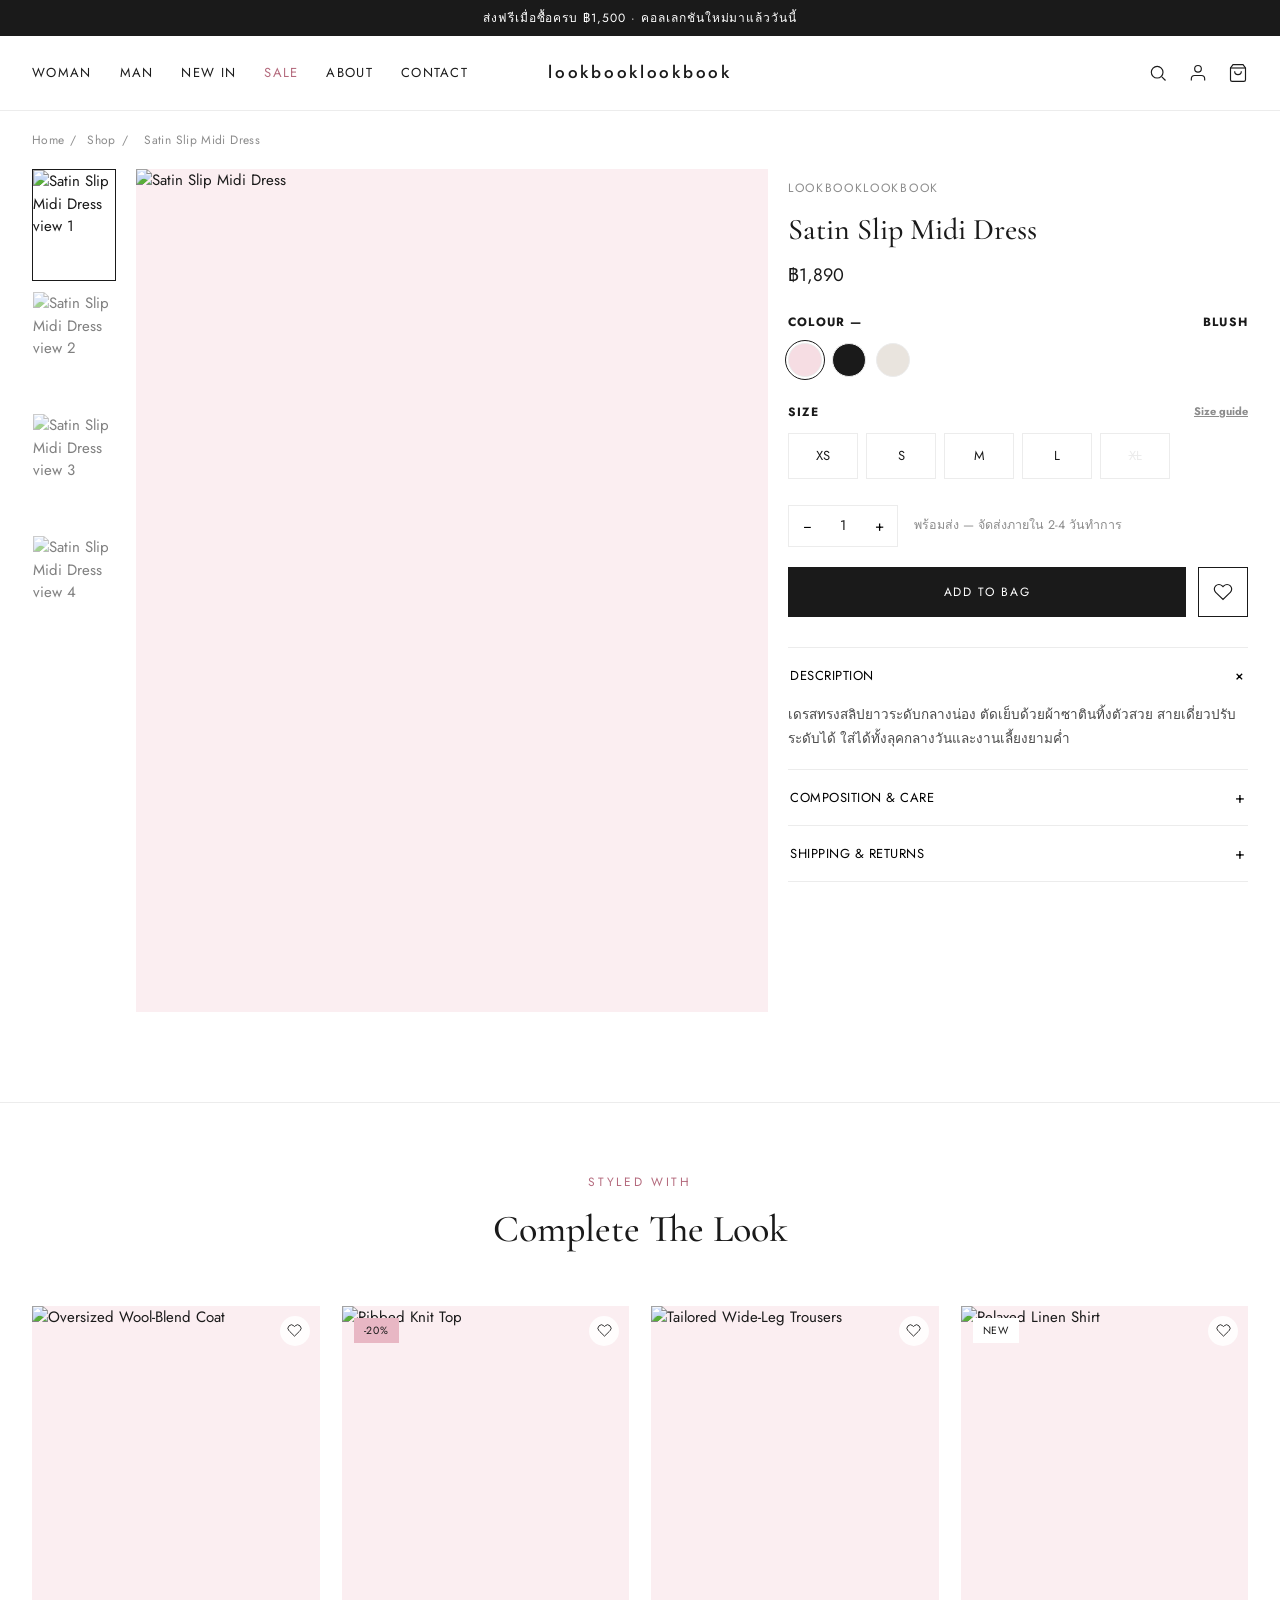
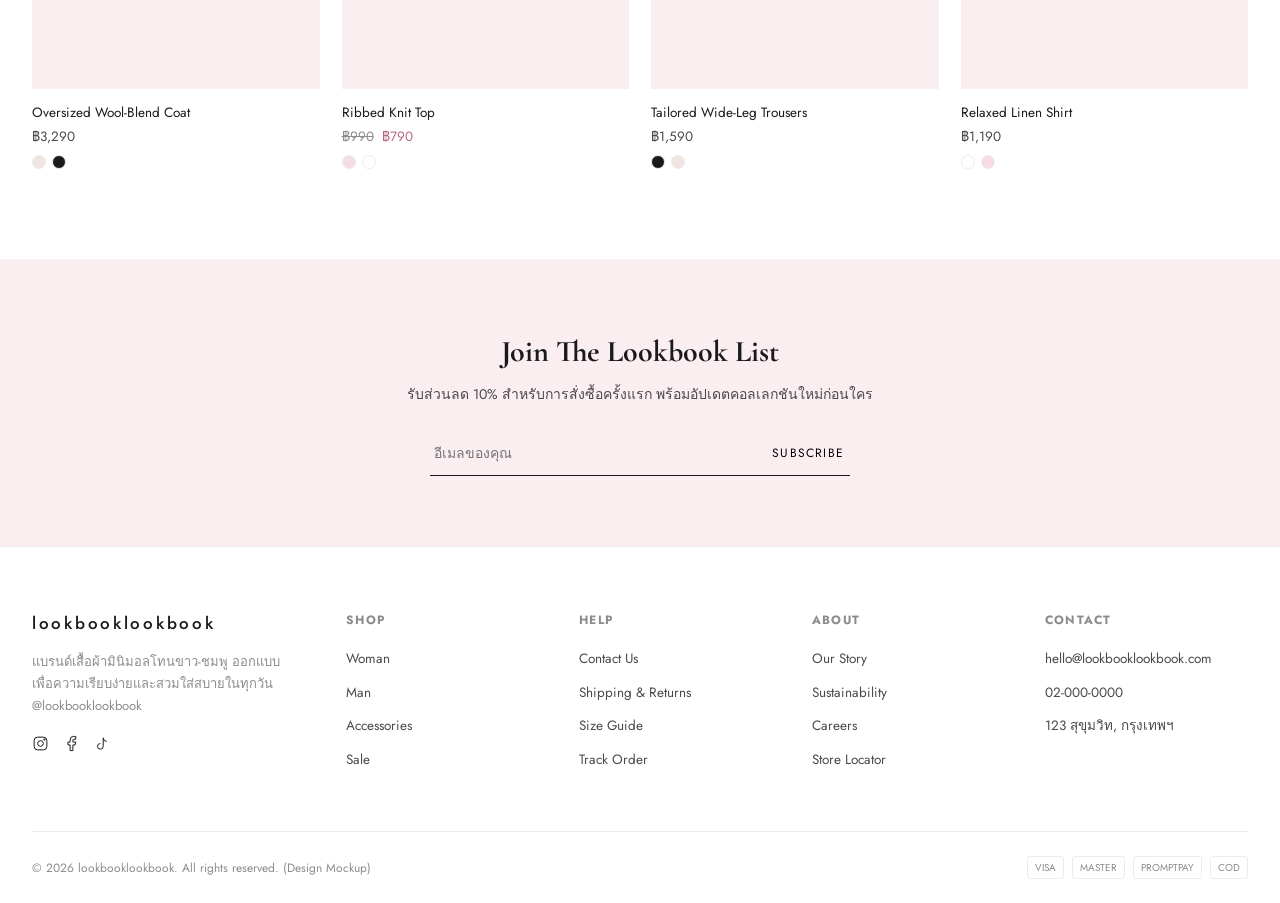
==== product.html @ 577a35c1 "lookbooklookbook — minimal white/pink storefront mockup หน้าแรก, รายการสินค้าพร้อมตัวกรอง, รายละเอีย" ====
<!DOCTYPE html>
<html lang="th">
<head>
<meta charset="UTF-8">
<meta name="viewport" content="width=device-width, initial-scale=1.0">
<title>Product — lookbooklookbook</title>
<meta name="description" content="รายละเอียดสินค้า lookbooklookbook — เลือกสี ไซซ์ และเพิ่มลงตะกร้า">
<link rel="icon" href="data:image/svg+xml,<svg xmlns=%22http://www.w3.org/2000/svg%22 viewBox=%220 0 100 100%22><text y=%22.9em%22 font-size=%2290%22>🌸</text></svg>">
<link rel="preconnect" href="https://fonts.googleapis.com">
<link rel="preconnect" href="https://fonts.gstatic.com" crossorigin>
<link href="https://fonts.googleapis.com/css2?family=Cormorant+Garamond:wght@500;600&family=Jost:wght@300;400;500;600&display=swap" rel="stylesheet">
<link rel="stylesheet" href="css/style.css">
</head>
<body>

<div data-layout-header></div>

<div class="container">
  <div class="breadcrumb">
    <a href="index.html">Home</a><span>/</span>
    <a href="shop.html">Shop</a><span>/</span>
    <span data-crumb></span>
  </div>

  <div class="pdp">
    <div class="pdp-thumbs" data-thumbs></div>
    <div class="pdp-main-img"><img data-main-img src="" alt=""></div>

    <div class="pdp-info">
      <div class="brand-tag">lookbooklookbook</div>
      <h1 data-name></h1>
      <div class="pdp-price" data-price></div>

      <div class="pdp-block">
        <h4>Colour — <span data-color-label></span></h4>
        <div class="color-options" data-colors></div>
      </div>

      <div class="pdp-block">
        <h4>Size <a href="contact.html#faq">Size guide</a></h4>
        <div class="size-options" data-sizes></div>
      </div>

      <div class="qty-row">
        <div class="qty-control">
          <button type="button" aria-label="Decrease">&minus;</button>
          <span>1</span>
          <button type="button" aria-label="Increase">+</button>
        </div>
        <span style="font-size:12.5px;color:#8c8c8c;" data-stock>พร้อมส่ง — จัดส่งภายใน 2-4 วันทำการ</span>
      </div>

      <div class="pdp-actions">
        <button class="btn btn-fill" data-add-to-bag>Add to Bag</button>
        <button class="icon-btn" aria-label="Add to wishlist">
          <svg class="icon" viewBox="0 0 24 24"><path d="M20.8 4.6a5.5 5.5 0 0 0-7.8 0L12 5.6l-1-1a5.5 5.5 0 0 0-7.8 7.8l1 1L12 21l7.8-7.6 1-1a5.5 5.5 0 0 0 0-7.8Z"/></svg>
        </button>
      </div>

      <div class="accordion-item open">
        <button class="accordion-head">Description <span class="plus">+</span></button>
        <div class="accordion-body" data-desc></div>
      </div>
      <div class="accordion-item">
        <button class="accordion-head">Composition &amp; Care <span class="plus">+</span></button>
        <div class="accordion-body">
          <span data-material></span><br>
          ซักด้วยเครื่องที่อุณหภูมิไม่เกิน 30°C · ห้ามใช้สารฟอกขาว · รีดอุณหภูมิต่ำ · ห้ามซักแห้ง
        </div>
      </div>
      <div class="accordion-item">
        <button class="accordion-head">Shipping &amp; Returns <span class="plus">+</span></button>
        <div class="accordion-body">
          จัดส่งฟรีเมื่อสั่งซื้อครบ ฿1,500 (ต่ำกว่านั้นคิดค่าจัดส่ง ฿90)<br>
          ระยะเวลาจัดส่ง 2–4 วันทำการในเขตกรุงเทพฯ และ 3–6 วันทำการต่างจังหวัด<br>
          คืนสินค้าฟรีภายใน 30 วัน โดยสินค้าต้องอยู่ในสภาพสมบูรณ์พร้อมป้ายราคา
        </div>
      </div>
    </div>
  </div>
</div>

<section class="related">
  <div class="container">
    <div class="section-head">
      <div class="eyebrow">Styled With</div>
      <h2>Complete The Look</h2>
    </div>
    <div class="grid" data-related></div>
  </div>
</section>

<div data-layout-footer></div>

<script src="js/products.js"></script>
<script src="js/layout.js"></script>
<script src="js/main.js"></script>
<script>
(function () {
  const id = parseInt(new URLSearchParams(location.search).get('id'), 10) || 1;
  const p = PRODUCTS.find(x => x.id === id) || PRODUCTS[0];

  document.title = p.name + ' — lookbooklookbook';
  document.querySelector('[data-crumb]').textContent = p.name;
  document.querySelector('[data-name]').textContent = p.name;
  document.querySelector('[data-desc]').textContent = p.desc;
  document.querySelector('[data-material]').textContent = p.material;

  document.querySelector('[data-price]').innerHTML = p.was
    ? `<span class="was">${baht(p.was)}</span><span class="now">${baht(p.price)}</span>`
    : baht(p.price);

  const mainImg = document.querySelector('[data-main-img]');
  mainImg.src = p.img[0];
  mainImg.alt = p.name;

  document.querySelector('[data-thumbs]').innerHTML = p.img
    .map((src, i) => `<img src="${src}" alt="${p.name} view ${i + 1}" class="${i === 0 ? 'active' : ''}">`)
    .join('');

  document.querySelectorAll('[data-thumbs] img').forEach(thumb => {
    thumb.addEventListener('click', () => {
      document.querySelectorAll('[data-thumbs] img').forEach(t => t.classList.remove('active'));
      thumb.classList.add('active');
      mainImg.src = thumb.src;
    });
  });

  document.querySelector('[data-colors]').innerHTML = p.colors
    .map((c, i) => `<span class="color-swatch${i === 0 ? ' selected' : ''}" data-color="${c.name}" style="background:${c.hex}" title="${c.name}"></span>`)
    .join('');
  document.querySelector('[data-color-label]').textContent = p.colors[0].name;

  document.querySelector('[data-sizes]').innerHTML = p.sizes
    .map(s => `<div class="size-btn${p.soldOut.includes(s) ? ' disabled' : ''}">${s}</div>`)
    .join('');

  const btn = document.querySelector('[data-add-to-bag]');
  btn.dataset.id = p.id;
  btn.dataset.name = p.name;
  btn.dataset.price = p.price;
  btn.dataset.image = p.img[0];

  document.querySelector('[data-related]').innerHTML = PRODUCTS
    .filter(x => x.id !== p.id)
    .slice(0, 4)
    .map(productCardHTML)
    .join('');
})();
</script>
</body>
</html>
---- css/style.css ----
/* ============================================
   MUSE — minimal clothing store (Zara-inspired)
   Palette: white / blush pink, minimal type
   ============================================ */

:root {
  --white: #ffffff;
  --ink: #1a1a1a;
  --ink-soft: #4a4a4a;
  --gray: #8c8c8c;
  --line: #ececec;
  --blush: #f6dde3;
  --blush-soft: #fbeef1;
  --blush-deep: #e8b7c4;
  --blush-text: #b46a7d;
  --max: 1440px;

  --font: 'Jost', 'Helvetica Neue', Arial, sans-serif;
  --font-serif: 'Cormorant Garamond', Georgia, serif;
}

* { box-sizing: border-box; margin: 0; padding: 0; }

html { scroll-behavior: smooth; }

body {
  font-family: var(--font);
  color: var(--ink);
  background: var(--white);
  -webkit-font-smoothing: antialiased;
  font-size: 15px;
  line-height: 1.5;
}

a { color: inherit; text-decoration: none; }
ul { list-style: none; }
img { max-width: 100%; display: block; }
button { font-family: inherit; cursor: pointer; border: none; background: none; }
input { font-family: inherit; }

.container {
  max-width: var(--max);
  margin: 0 auto;
  padding: 0 32px;
}

/* ---------- Announcement bar ---------- */
.announce {
  background: var(--ink);
  color: var(--white);
  text-align: center;
  font-size: 12px;
  letter-spacing: 0.08em;
  padding: 9px 12px;
  text-transform: uppercase;
}

/* ---------- Header ---------- */
.header {
  position: sticky;
  top: 0;
  z-index: 100;
  background: var(--white);
  border-bottom: 1px solid var(--line);
}

.header-inner {
  max-width: var(--max);
  margin: 0 auto;
  padding: 0 32px;
  display: grid;
  grid-template-columns: 1fr auto 1fr;
  align-items: center;
  height: 74px;
}

.nav-main {
  display: flex;
  gap: 28px;
}

.nav-main > li { position: relative; }

.nav-main a.nav-link {
  font-size: 13px;
  letter-spacing: 0.1em;
  text-transform: uppercase;
  padding: 8px 0;
  display: inline-block;
  position: relative;
}

.nav-main a.nav-link::after {
  content: '';
  position: absolute;
  left: 0; right: 0; bottom: 2px;
  height: 1px;
  background: var(--ink);
  transform: scaleX(0);
  transition: transform .25s ease;
}

.nav-main a.nav-link:hover::after { transform: scaleX(1); }

.logo {
  font-family: var(--font);
  font-size: 17px;
  letter-spacing: 0.16em;
  text-align: center;
  font-weight: 500;
  text-transform: lowercase;
  white-space: nowrap;
}

.header-icons {
  display: flex;
  justify-content: flex-end;
  align-items: center;
  gap: 20px;
}

.header-icons button, .header-icons a {
  display: flex;
  align-items: center;
  position: relative;
}

.icon { width: 20px; height: 20px; stroke: var(--ink); fill: none; stroke-width: 1.4; }

.bag-count {
  position: absolute;
  top: -7px; right: -9px;
  background: var(--blush-deep);
  color: var(--ink);
  font-size: 10px;
  width: 16px; height: 16px;
  border-radius: 50%;
  display: flex; align-items: center; justify-content: center;
  font-weight: 600;
}

.hamburger { display: none; }

/* Mega menu */
.mega {
  position: absolute;
  top: 100%;
  left: 50%;
  transform: translateX(-50%);
  background: var(--white);
  border: 1px solid var(--line);
  border-top: none;
  box-shadow: 0 12px 24px rgba(0,0,0,0.05);
  padding: 28px 36px;
  min-width: 480px;
  display: none;
  gap: 40px;
  grid-template-columns: repeat(2, auto);
}

.nav-main > li:hover .mega { display: grid; }

.mega-col h4 {
  font-size: 11px;
  letter-spacing: 0.12em;
  color: var(--gray);
  margin-bottom: 14px;
  text-transform: uppercase;
}

.mega-col li { margin-bottom: 10px; }
.mega-col a { font-size: 13.5px; }
.mega-col a:hover { color: var(--blush-text); }

/* ---------- Mobile nav drawer ---------- */
.drawer-overlay {
  position: fixed; inset: 0;
  background: rgba(0,0,0,0.35);
  z-index: 200;
  opacity: 0; pointer-events: none;
  transition: opacity .3s ease;
}
.drawer-overlay.open { opacity: 1; pointer-events: auto; }

.drawer {
  position: fixed; top: 0; left: 0; bottom: 0;
  width: 300px;
  background: var(--white);
  z-index: 201;
  transform: translateX(-100%);
  transition: transform .3s ease;
  padding: 24px;
  overflow-y: auto;
}
.drawer.open { transform: translateX(0); }

.drawer-close { float: right; font-size: 22px; }

.drawer h3 {
  font-size: 15px;
  letter-spacing: 0.1em;
  text-transform: uppercase;
  margin: 22px 0 10px;
}
.drawer a { display: block; padding: 8px 0; font-size: 14px; }
.drawer .drawer-sub a { padding-left: 12px; color: var(--ink-soft); font-size: 13px; }

/* ---------- Hero ---------- */
.hero {
  position: relative;
  height: 88vh;
  min-height: 560px;
  background: linear-gradient(180deg, var(--blush-soft) 0%, var(--white) 100%);
  display: flex;
  align-items: flex-end;
  overflow: hidden;
}

.hero-media {
  position: absolute; inset: 0;
  background:
    radial-gradient(ellipse 60% 50% at 30% 20%, rgba(246,221,227,0.9), transparent 70%),
    radial-gradient(ellipse 50% 60% at 78% 65%, rgba(232,183,196,0.55), transparent 72%),
    linear-gradient(160deg, #fdf7f8 0%, #f6dde3 55%, #fbeef1 100%);
}

.hero-media::after {
  content: '';
  position: absolute; inset: 0;
  background: linear-gradient(0deg, rgba(255,255,255,0.85) 0%, rgba(255,255,255,0) 55%);
}

.hero-content {
  position: relative;
  z-index: 2;
  width: 100%;
  text-align: center;
  padding-bottom: 64px;
}

.hero-eyebrow {
  font-size: 12px;
  letter-spacing: 0.25em;
  text-transform: uppercase;
  color: var(--blush-text);
  margin-bottom: 14px;
}

.hero-title {
  font-family: var(--font-serif);
  font-size: clamp(40px, 7vw, 84px);
  font-weight: 500;
  letter-spacing: 0.02em;
  margin-bottom: 22px;
}

.btn {
  display: inline-block;
  padding: 14px 38px;
  font-size: 12px;
  letter-spacing: 0.14em;
  text-transform: uppercase;
  border: 1px solid var(--ink);
  transition: all .25s ease;
}
.btn:hover { background: var(--ink); color: var(--white); }

.btn-fill {
  background: var(--ink);
  color: var(--white);
}
.btn-fill:hover { background: var(--blush-text); border-color: var(--blush-text); }

.btn-block { display: block; width: 100%; text-align: center; }

/* ---------- Section headers ---------- */
.section {
  padding: 90px 0;
}
.section-tight { padding: 50px 0; }

.section-head {
  text-align: center;
  margin-bottom: 48px;
}
.section-head .eyebrow {
  font-size: 12px;
  letter-spacing: 0.22em;
  color: var(--blush-text);
  text-transform: uppercase;
  margin-bottom: 10px;
}
.section-head h2 {
  font-family: var(--font-serif);
  font-size: 38px;
  font-weight: 500;
}
.section-head p { color: var(--gray); margin-top: 10px; font-size: 14px; }

/* ---------- Category tiles ---------- */
.tiles {
  display: grid;
  grid-template-columns: repeat(3, 1fr);
  gap: 20px;
}

.tile {
  position: relative;
  aspect-ratio: 3/4;
  overflow: hidden;
  background: var(--blush-soft);
}
.tile img { width: 100%; height: 100%; object-fit: cover; transition: transform .6s ease; }
.tile:hover img { transform: scale(1.06); }

.tile-label {
  position: absolute;
  left: 0; right: 0; bottom: 26px;
  text-align: center;
  z-index: 2;
}
.tile-label span {
  background: var(--white);
  padding: 11px 30px;
  font-size: 12px;
  letter-spacing: 0.12em;
  text-transform: uppercase;
  display: inline-block;
}

/* ---------- Product grid ---------- */
.grid {
  display: grid;
  grid-template-columns: repeat(4, 1fr);
  gap: 28px 22px;
}

.card { cursor: pointer; }

.card-img {
  position: relative;
  aspect-ratio: 3/4;
  background: var(--blush-soft);
  overflow: hidden;
  margin-bottom: 14px;
}
.card-img img { width: 100%; height: 100%; object-fit: cover; transition: opacity .4s ease, transform .5s ease; }
.card-img img.img-alt { position: absolute; inset: 0; opacity: 0; }
.card:hover .card-img img.img-alt { opacity: 1; }
.card:hover .card-img img.img-main { transform: scale(1.04); }

.card-tag {
  position: absolute;
  top: 12px; left: 12px;
  background: var(--white);
  font-size: 10.5px;
  letter-spacing: 0.08em;
  padding: 5px 10px;
  text-transform: uppercase;
  z-index: 2;
}
.card-tag.sale { background: var(--blush-deep); }

.card-wish {
  position: absolute;
  top: 10px; right: 10px;
  width: 30px; height: 30px;
  background: rgba(255,255,255,0.85);
  border-radius: 50%;
  display: flex; align-items: center; justify-content: center;
  z-index: 2;
}
.card-wish .icon { width: 15px; height: 15px; }

.card-name { font-size: 13.5px; margin-bottom: 4px; }
.card-price { font-size: 13.5px; color: var(--ink-soft); }
.card-price .was { text-decoration: line-through; color: var(--gray); margin-right: 8px; }
.card-price .now { color: var(--blush-text); }

.card-swatches { display: flex; gap: 6px; margin-top: 8px; }
.swatch {
  width: 14px; height: 14px;
  border-radius: 50%;
  border: 1px solid var(--line);
}

/* ---------- Filter bar ---------- */
.shop-head {
  display: flex;
  align-items: center;
  justify-content: space-between;
  padding: 34px 0 22px;
  border-bottom: 1px solid var(--line);
  margin-bottom: 34px;
}
.shop-head h1 {
  font-family: var(--font-serif);
  font-size: 34px;
  font-weight: 500;
}
.shop-head .count { color: var(--gray); font-size: 13px; margin-top: 4px; }

.shop-layout {
  display: grid;
  grid-template-columns: 220px 1fr;
  gap: 44px;
}

.filter-group { margin-bottom: 30px; }
.filter-group h4 {
  font-size: 12px;
  letter-spacing: 0.1em;
  text-transform: uppercase;
  margin-bottom: 14px;
  display: flex;
  justify-content: space-between;
  align-items: center;
}
.filter-group label {
  display: flex;
  align-items: center;
  gap: 9px;
  font-size: 13.5px;
  color: var(--ink-soft);
  padding: 6px 0;
  cursor: pointer;
}
.filter-group input[type="checkbox"] { width: 14px; height: 14px; accent-color: var(--ink); }

.sort-row {
  display: flex;
  justify-content: flex-end;
  margin-bottom: 22px;
  font-size: 13px;
  color: var(--gray);
}
.sort-row select {
  border: none;
  font-family: inherit;
  font-size: 13px;
  color: var(--ink);
  background: transparent;
}

/* ---------- Editorial / banner split ---------- */
.split {
  display: grid;
  grid-template-columns: 1fr 1fr;
  align-items: center;
  gap: 0;
}
.split img { width: 100%; height: 640px; object-fit: cover; }
.split-text { padding: 60px 80px; }
.split-text .eyebrow { color: var(--blush-text); font-size: 12px; letter-spacing: 0.2em; text-transform: uppercase; margin-bottom: 14px; }
.split-text h2 { font-family: var(--font-serif); font-size: 42px; font-weight: 500; margin-bottom: 20px; }
.split-text p { color: var(--ink-soft); margin-bottom: 28px; line-height: 1.7; }

.split.reverse { grid-template-columns: 1fr 1fr; }
.split.reverse .split-text { order: 2; }

/* ---------- Newsletter ---------- */
.newsletter {
  background: var(--blush-soft);
  padding: 70px 0;
  text-align: center;
}
.newsletter h3 { font-family: var(--font-serif); font-size: 30px; margin-bottom: 10px; }
.newsletter p { color: var(--ink-soft); margin-bottom: 26px; font-size: 14px; }
.newsletter-form {
  display: flex;
  max-width: 420px;
  margin: 0 auto;
  border-bottom: 1px solid var(--ink);
}
.newsletter-form input {
  flex: 1;
  border: none;
  background: transparent;
  padding: 12px 4px;
  font-size: 14px;
  outline: none;
}
.newsletter-form button {
  font-size: 12px;
  letter-spacing: 0.1em;
  text-transform: uppercase;
  padding: 12px 6px;
}

/* ---------- Footer ---------- */
.footer {
  border-top: 1px solid var(--line);
  padding: 64px 0 24px;
}
.footer-grid {
  display: grid;
  grid-template-columns: 1.4fr repeat(4, 1fr);
  gap: 30px;
  margin-bottom: 50px;
}
.footer-brand .logo { text-align: left; margin-bottom: 14px; }
.footer-brand p { color: var(--gray); font-size: 13px; line-height: 1.7; max-width: 260px; }
.footer-social { display: flex; gap: 14px; margin-top: 18px; }
.footer-social .icon { width: 17px; height: 17px; }

.footer h5 {
  font-size: 12px;
  letter-spacing: 0.1em;
  text-transform: uppercase;
  margin-bottom: 18px;
  color: var(--gray);
}
.footer li { margin-bottom: 11px; }
.footer a { font-size: 13.5px; color: var(--ink-soft); }
.footer a:hover { color: var(--ink); }

.footer-bottom {
  display: flex;
  justify-content: space-between;
  align-items: center;
  padding-top: 24px;
  border-top: 1px solid var(--line);
  font-size: 12px;
  color: var(--gray);
}
.footer-bottom .payments { display: flex; gap: 8px; }
.footer-bottom .payments span {
  border: 1px solid var(--line);
  border-radius: 3px;
  padding: 3px 7px;
  font-size: 10px;
}

/* ---------- Breadcrumb ---------- */
.breadcrumb {
  padding: 20px 0;
  font-size: 12px;
  color: var(--gray);
  letter-spacing: 0.03em;
}
.breadcrumb a:hover { color: var(--ink); }
.breadcrumb span { margin: 0 6px; }

/* ---------- Product detail ---------- */
.pdp {
  display: grid;
  grid-template-columns: 84px 1fr 460px;
  gap: 20px;
  padding-bottom: 90px;
}

.pdp-thumbs { display: flex; flex-direction: column; gap: 10px; }
.pdp-thumbs img {
  aspect-ratio: 3/4;
  object-fit: cover;
  cursor: pointer;
  opacity: 0.55;
  border: 1px solid transparent;
}
.pdp-thumbs img.active { opacity: 1; border-color: var(--ink); }

.pdp-main-img { background: var(--blush-soft); aspect-ratio: 3/4; overflow: hidden; }
.pdp-main-img img { width: 100%; height: 100%; object-fit: cover; }

.pdp-info { padding-top: 10px; }
.pdp-info .brand-tag { font-size: 12px; letter-spacing: 0.14em; color: var(--gray); text-transform: uppercase; margin-bottom: 10px; }
.pdp-info h1 { font-family: var(--font-serif); font-size: 30px; font-weight: 500; margin-bottom: 10px; }
.pdp-price { font-size: 18px; margin-bottom: 24px; }
.pdp-price .now { color: var(--blush-text); }
.pdp-price .was { text-decoration: line-through; color: var(--gray); margin-right: 10px; font-size: 15px; }

.pdp-block { margin-bottom: 26px; }
.pdp-block h4 {
  font-size: 12px; letter-spacing: 0.1em; text-transform: uppercase;
  margin-bottom: 12px; display: flex; justify-content: space-between;
}
.pdp-block h4 a { font-size: 11px; text-decoration: underline; color: var(--gray); text-transform: none; letter-spacing: 0; }

.color-options { display: flex; gap: 10px; }
.color-swatch {
  width: 34px; height: 34px; border-radius: 50%;
  border: 1px solid var(--line);
  cursor: pointer;
  position: relative;
}
.color-swatch.selected::after {
  content: ''; position: absolute; inset: -4px;
  border: 1px solid var(--ink); border-radius: 50%;
}

.size-options { display: grid; grid-template-columns: repeat(6, 1fr); gap: 8px; }
.size-btn {
  border: 1px solid var(--line);
  padding: 12px 0;
  text-align: center;
  font-size: 13px;
  cursor: pointer;
}
.size-btn:hover { border-color: var(--ink); }
.size-btn.selected { border-color: var(--ink); background: var(--ink); color: var(--white); }
.size-btn.disabled { color: var(--line); border-color: var(--line); text-decoration: line-through; cursor: not-allowed; }

.qty-row { display: flex; align-items: center; gap: 16px; margin-bottom: 20px; }
.qty-control { display: flex; align-items: center; border: 1px solid var(--line); }
.qty-control button { width: 36px; height: 40px; font-size: 15px; }
.qty-control span { width: 36px; text-align: center; font-size: 14px; }

.pdp-actions { display: flex; gap: 12px; margin-bottom: 30px; }
.pdp-actions .btn-fill { flex: 1; }
.icon-btn {
  width: 50px; height: 50px;
  border: 1px solid var(--ink);
  display: flex; align-items: center; justify-content: center;
}

.accordion-item { border-top: 1px solid var(--line); }
.accordion-item:last-child { border-bottom: 1px solid var(--line); }
.accordion-head {
  width: 100%;
  display: flex; justify-content: space-between; align-items: center;
  padding: 16px 2px;
  font-size: 13px; letter-spacing: 0.04em; text-transform: uppercase;
}
.accordion-head .plus { font-size: 16px; transition: transform .2s ease; }
.accordion-item.open .plus { transform: rotate(45deg); }
.accordion-body {
  max-height: 0;
  overflow: hidden;
  transition: max-height .3s ease;
  font-size: 13.5px;
  color: var(--ink-soft);
  line-height: 1.8;
}
.accordion-item.open .accordion-body { max-height: 260px; padding-bottom: 18px; }

/* ---------- Complete the look / related ---------- */
.related { padding: 70px 0 90px; border-top: 1px solid var(--line); }

/* ---------- Cart / Bag ---------- */
.bag-layout {
  display: grid;
  grid-template-columns: 1fr 380px;
  gap: 60px;
  padding-bottom: 100px;
}
.bag-item {
  display: grid;
  grid-template-columns: 110px 1fr auto;
  gap: 20px;
  padding: 24px 0;
  border-bottom: 1px solid var(--line);
}
.bag-item img { aspect-ratio: 3/4; object-fit: cover; background: var(--blush-soft); }
.bag-item-name { font-size: 14.5px; margin-bottom: 6px; }
.bag-item-meta { font-size: 12.5px; color: var(--gray); margin-bottom: 4px; }
.bag-item-price { font-size: 14px; margin-top: 10px; }
.bag-item-remove { font-size: 12px; text-decoration: underline; color: var(--gray); margin-top: 12px; display: inline-block; }

.summary-box { background: var(--blush-soft); padding: 30px; align-self: start; }
.summary-box h3 { font-family: var(--font-serif); font-size: 22px; margin-bottom: 22px; }
.summary-row { display: flex; justify-content: space-between; font-size: 13.5px; margin-bottom: 14px; color: var(--ink-soft); }
.summary-row.total { color: var(--ink); font-size: 16px; font-weight: 600; border-top: 1px solid var(--line); padding-top: 16px; margin-top: 6px; }
.promo-row { display: flex; gap: 8px; margin: 18px 0; }
.promo-row input { flex: 1; border: 1px solid var(--line); padding: 10px 12px; font-size: 12.5px; background: var(--white); }
.promo-row button { border: 1px solid var(--ink); padding: 0 16px; font-size: 11px; letter-spacing: 0.06em; text-transform: uppercase; }

.empty-bag { text-align: center; padding: 100px 0; }
.empty-bag p { color: var(--gray); margin: 14px 0 26px; }

/* ---------- Trust strip ---------- */
.trust-strip {
  display: grid;
  grid-template-columns: repeat(4, 1fr);
  border-top: 1px solid var(--line);
  border-bottom: 1px solid var(--line);
}
.trust-item {
  text-align: center;
  padding: 30px 20px;
  border-left: 1px solid var(--line);
}
.trust-item:first-child { border-left: none; }
.trust-item .icon { width: 24px; height: 24px; margin: 0 auto 12px; }
.trust-item h5 { font-size: 12.5px; letter-spacing: 0.05em; text-transform: uppercase; margin-bottom: 6px; }
.trust-item p { font-size: 12px; color: var(--gray); }

/* ---------- Page header (about/contact/lookbook) ---------- */
.page-header {
  text-align: center;
  padding: 70px 0 50px;
}
.page-header .eyebrow { color: var(--blush-text); font-size: 12px; letter-spacing: 0.2em; text-transform: uppercase; margin-bottom: 12px; }
.page-header h1 { font-family: var(--font-serif); font-size: 46px; font-weight: 500; }

.lookbook-grid {
  display: grid;
  grid-template-columns: repeat(3, 1fr);
  gap: 20px;
}
.lookbook-grid img { aspect-ratio: 3/4; object-fit: cover; }
.lookbook-grid .tall { grid-row: span 2; aspect-ratio: auto; height: 100%; }

.prose { max-width: 720px; margin: 0 auto; text-align: center; color: var(--ink-soft); line-height: 1.9; font-size: 15px; }
.prose + .prose { margin-top: 20px; }

.contact-grid {
  display: grid;
  grid-template-columns: 1fr 1fr;
  gap: 60px;
}
.form-field { margin-bottom: 20px; }
.form-field label { display: block; font-size: 12px; letter-spacing: 0.06em; text-transform: uppercase; margin-bottom: 8px; color: var(--gray); }
.form-field input, .form-field textarea {
  width: 100%;
  border: 1px solid var(--line);
  padding: 13px 14px;
  font-size: 14px;
  outline: none;
  font-family: inherit;
}
.form-field input:focus, .form-field textarea:focus { border-color: var(--ink); }
.faq-item { border-top: 1px solid var(--line); padding: 18px 0; }
.faq-item:last-child { border-bottom: 1px solid var(--line); }
.faq-item h4 { font-size: 14px; margin-bottom: 8px; }
.faq-item p { font-size: 13.5px; color: var(--gray); line-height: 1.7; }

/* ---------- Toast ---------- */
.toast {
  position: fixed;
  bottom: 30px; left: 50%;
  transform: translateX(-50%) translateY(20px);
  background: var(--ink);
  color: var(--white);
  padding: 14px 26px;
  font-size: 13px;
  letter-spacing: 0.03em;
  z-index: 300;
  opacity: 0;
  pointer-events: none;
  transition: all .3s ease;
}
.toast.show { opacity: 1; transform: translateX(-50%) translateY(0); }

/* ---------- Search overlay ---------- */
.search-overlay {
  position: fixed; inset: 0;
  background: rgba(255,255,255,0.98);
  z-index: 250;
  display: flex;
  align-items: flex-start;
  justify-content: center;
  padding-top: 140px;
  opacity: 0; pointer-events: none;
  transition: opacity .25s ease;
}
.search-overlay.open { opacity: 1; pointer-events: auto; }
.search-box { width: 100%; max-width: 640px; padding: 0 24px; }
.search-box input {
  width: 100%;
  border: none;
  border-bottom: 1px solid var(--ink);
  font-family: var(--font-serif);
  font-size: 30px;
  padding: 10px 0;
  outline: none;
  background: transparent;
}
.search-close { position: absolute; top: 30px; right: 40px; font-size: 26px; }
.search-suggest { margin-top: 30px; font-size: 13px; color: var(--gray); }
.search-suggest a { display: inline-block; margin: 6px 10px 6px 0; padding: 7px 16px; border: 1px solid var(--line); }

/* ---------- Responsive ---------- */
@media (max-width: 1100px) {
  .grid { grid-template-columns: repeat(3, 1fr); }
  .footer-grid { grid-template-columns: 1fr 1fr 1fr; }
  .pdp { grid-template-columns: 70px 1fr; }
  .pdp > .pdp-info { grid-column: 1 / -1; padding-top: 30px; }
}

@media (max-width: 860px) {
  .nav-main, .header-icons a.hide-mobile { display: none; }
  .hamburger { display: block; }
  .header-inner { grid-template-columns: auto 1fr auto; }
  .logo { font-size: 12.5px; letter-spacing: 0.1em; }
  .tiles { grid-template-columns: 1fr; }
  .grid { grid-template-columns: repeat(2, 1fr); gap: 20px 14px; }
  .split, .split.reverse { grid-template-columns: 1fr; }
  .split-text { padding: 40px 24px; }
  .split img { height: 380px; }
  .shop-layout { grid-template-columns: 1fr; }
  .filter-sidebar { display: none; }
  .bag-layout { grid-template-columns: 1fr; }
  .pdp { grid-template-columns: 1fr; }
  .pdp-thumbs { flex-direction: row; overflow-x: auto; }
  .pdp-thumbs img { width: 70px; flex: none; }
  .footer-grid { grid-template-columns: 1fr 1fr; }
  .trust-strip { grid-template-columns: repeat(2, 1fr); }
  .trust-item:nth-child(3) { border-left: none; }
  .lookbook-grid { grid-template-columns: 1fr 1fr; }
  .contact-grid { grid-template-columns: 1fr; gap: 30px; }
  .section-head h2 { font-size: 30px; }
  .hero-title { font-size: 44px; }
}
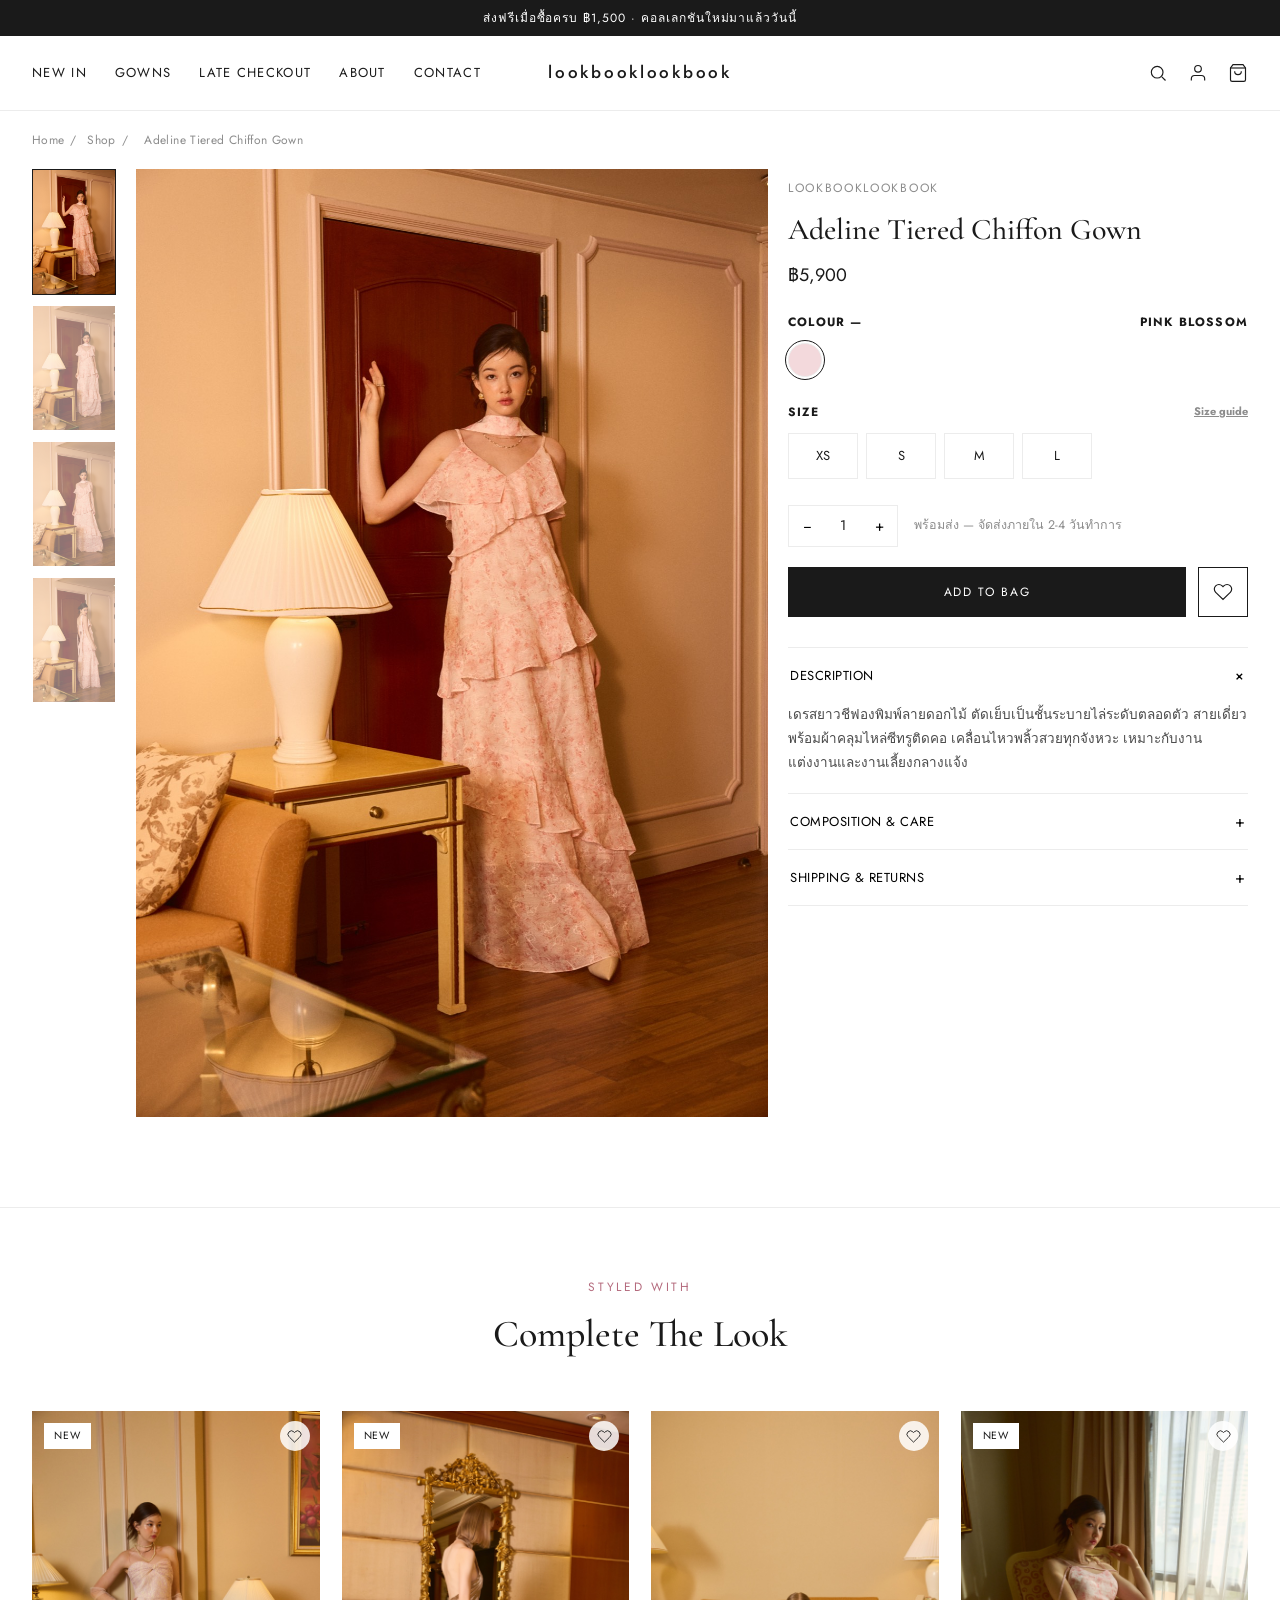
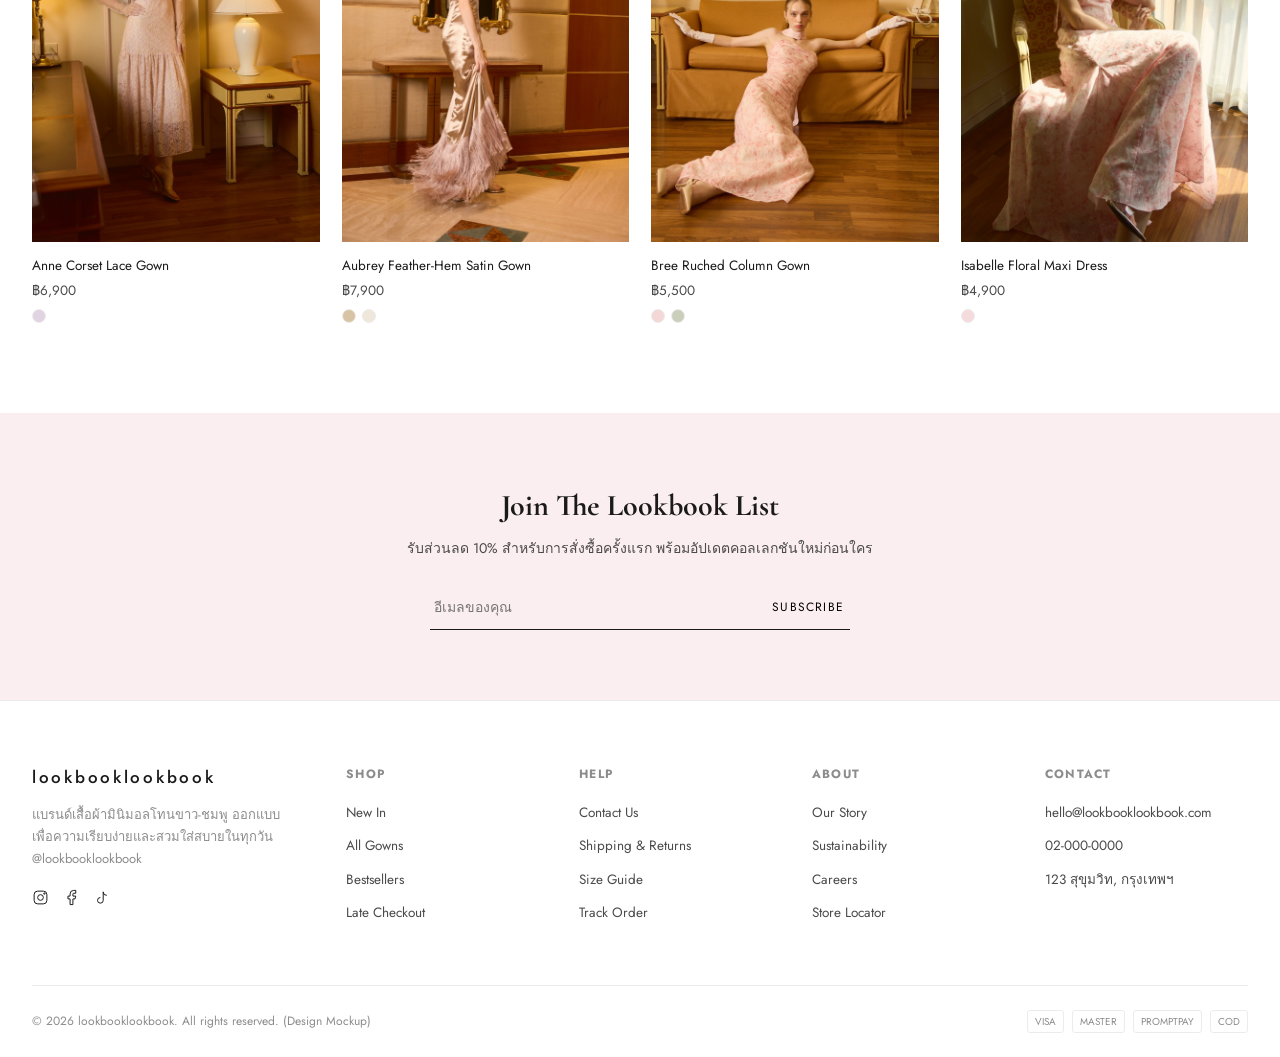
==== commit 1384a945: "Replace mockup catalogue with real Late Checkout collection - รูปจริง 38 รูป ย่อจาก 5350x8021 เป็น 1" ====
--- a/product.html
+++ b/product.html
@@ -111,35 +111,45 @@
     : baht(p.price);
 
   const mainImg = document.querySelector('[data-main-img]');
-  mainImg.src = p.img[0];
-  mainImg.alt = p.name;
+  const thumbWrap = document.querySelector('[data-thumbs]');
+  const btn = document.querySelector('[data-add-to-bag]');
 
-  document.querySelector('[data-thumbs]').innerHTML = p.img
-    .map((src, i) => `<img src="${src}" alt="${p.name} view ${i + 1}" class="${i === 0 ? 'active' : ''}">`)
-    .join('');
+  // วาดแกลเลอรีของสีที่เลือก — เปลี่ยนสีแล้วรูปเปลี่ยนทั้งชุด
+  function showColor(color) {
+    mainImg.src = color.photos[0];
+    mainImg.alt = `${p.name} — ${color.name}`;
+    btn.dataset.image = color.photos[0];
 
-  document.querySelectorAll('[data-thumbs] img').forEach(thumb => {
-    thumb.addEventListener('click', () => {
-      document.querySelectorAll('[data-thumbs] img').forEach(t => t.classList.remove('active'));
-      thumb.classList.add('active');
-      mainImg.src = thumb.src;
+    thumbWrap.innerHTML = color.photos
+      .map((src, i) => `<img src="${src}" alt="${p.name} — ${color.name} view ${i + 1}" class="${i === 0 ? 'active' : ''}">`)
+      .join('');
+
+    thumbWrap.querySelectorAll('img').forEach(thumb => {
+      thumb.addEventListener('click', () => {
+        thumbWrap.querySelectorAll('img').forEach(t => t.classList.remove('active'));
+        thumb.classList.add('active');
+        mainImg.src = thumb.src;
+      });
     });
-  });
+  }
 
   document.querySelector('[data-colors]').innerHTML = p.colors
     .map((c, i) => `<span class="color-swatch${i === 0 ? ' selected' : ''}" data-color="${c.name}" style="background:${c.hex}" title="${c.name}"></span>`)
     .join('');
   document.querySelector('[data-color-label]').textContent = p.colors[0].name;
+  showColor(p.colors[0]);
+
+  document.querySelectorAll('[data-colors] .color-swatch').forEach((sw, i) => {
+    sw.addEventListener('click', () => showColor(p.colors[i]));
+  });
 
   document.querySelector('[data-sizes]').innerHTML = p.sizes
     .map(s => `<div class="size-btn${p.soldOut.includes(s) ? ' disabled' : ''}">${s}</div>`)
     .join('');
 
-  const btn = document.querySelector('[data-add-to-bag]');
   btn.dataset.id = p.id;
   btn.dataset.name = p.name;
   btn.dataset.price = p.price;
-  btn.dataset.image = p.img[0];
 
   document.querySelector('[data-related]').innerHTML = PRODUCTS
     .filter(x => x.id !== p.id)
--- a/css/style.css
+++ b/css/style.css
@@ -1,5 +1,5 @@
 /* ============================================
-   MUSE — minimal clothing store (Zara-inspired)
+   lookbooklookbook — minimal clothing store (Zara-inspired)
    Palette: white / blush pink, minimal type
    ============================================ */
 
@@ -218,16 +218,16 @@
 
 .hero-media {
   position: absolute; inset: 0;
-  background:
-    radial-gradient(ellipse 60% 50% at 30% 20%, rgba(246,221,227,0.9), transparent 70%),
-    radial-gradient(ellipse 50% 60% at 78% 65%, rgba(232,183,196,0.55), transparent 72%),
-    linear-gradient(160deg, #fdf7f8 0%, #f6dde3 55%, #fbeef1 100%);
+  background-color: var(--blush-soft);
+  background-image: url('../images/editorial-1.jpg');
+  background-size: cover;
+  background-position: center 12%;
 }
 
 .hero-media::after {
   content: '';
   position: absolute; inset: 0;
-  background: linear-gradient(0deg, rgba(255,255,255,0.85) 0%, rgba(255,255,255,0) 55%);
+  background: linear-gradient(0deg, rgba(255,255,255,0.97) 8%, rgba(255,255,255,0.72) 32%, rgba(255,255,255,0) 68%);
 }
 
 .hero-content {
@@ -242,7 +242,8 @@
   font-size: 12px;
   letter-spacing: 0.25em;
   text-transform: uppercase;
-  color: var(--blush-text);
+  /* เข้มกว่าสีชมพูปกติ เพราะต้องอ่านออกบนรูปที่มีรายละเอียดเยอะ */
+  color: #8c4d5e;
   margin-bottom: 14px;
 }
 
@@ -306,7 +307,7 @@
 
 .tile {
   position: relative;
-  aspect-ratio: 3/4;
+  aspect-ratio: 2/3;
   overflow: hidden;
   background: var(--blush-soft);
 }
@@ -339,7 +340,7 @@
 
 .card-img {
   position: relative;
-  aspect-ratio: 3/4;
+  aspect-ratio: 2/3;
   background: var(--blush-soft);
   overflow: hidden;
   margin-bottom: 14px;
@@ -551,7 +552,7 @@
 
 .pdp-thumbs { display: flex; flex-direction: column; gap: 10px; }
 .pdp-thumbs img {
-  aspect-ratio: 3/4;
+  aspect-ratio: 2/3;
   object-fit: cover;
   cursor: pointer;
   opacity: 0.55;
@@ -559,7 +560,7 @@
 }
 .pdp-thumbs img.active { opacity: 1; border-color: var(--ink); }
 
-.pdp-main-img { background: var(--blush-soft); aspect-ratio: 3/4; overflow: hidden; }
+.pdp-main-img { background: var(--blush-soft); aspect-ratio: 2/3; overflow: hidden; }
 .pdp-main-img img { width: 100%; height: 100%; object-fit: cover; }
 
 .pdp-info { padding-top: 10px; }
@@ -650,7 +651,7 @@
   padding: 24px 0;
   border-bottom: 1px solid var(--line);
 }
-.bag-item img { aspect-ratio: 3/4; object-fit: cover; background: var(--blush-soft); }
+.bag-item img { aspect-ratio: 2/3; object-fit: cover; background: var(--blush-soft); }
 .bag-item-name { font-size: 14.5px; margin-bottom: 6px; }
 .bag-item-meta { font-size: 12.5px; color: var(--gray); margin-bottom: 4px; }
 .bag-item-price { font-size: 14px; margin-top: 10px; }
@@ -697,7 +698,7 @@
   grid-template-columns: repeat(3, 1fr);
   gap: 20px;
 }
-.lookbook-grid img { aspect-ratio: 3/4; object-fit: cover; }
+.lookbook-grid img { aspect-ratio: 2/3; object-fit: cover; }
 .lookbook-grid .tall { grid-row: span 2; aspect-ratio: auto; height: 100%; }
 
 .prose { max-width: 720px; margin: 0 auto; text-align: center; color: var(--ink-soft); line-height: 1.9; font-size: 15px; }
